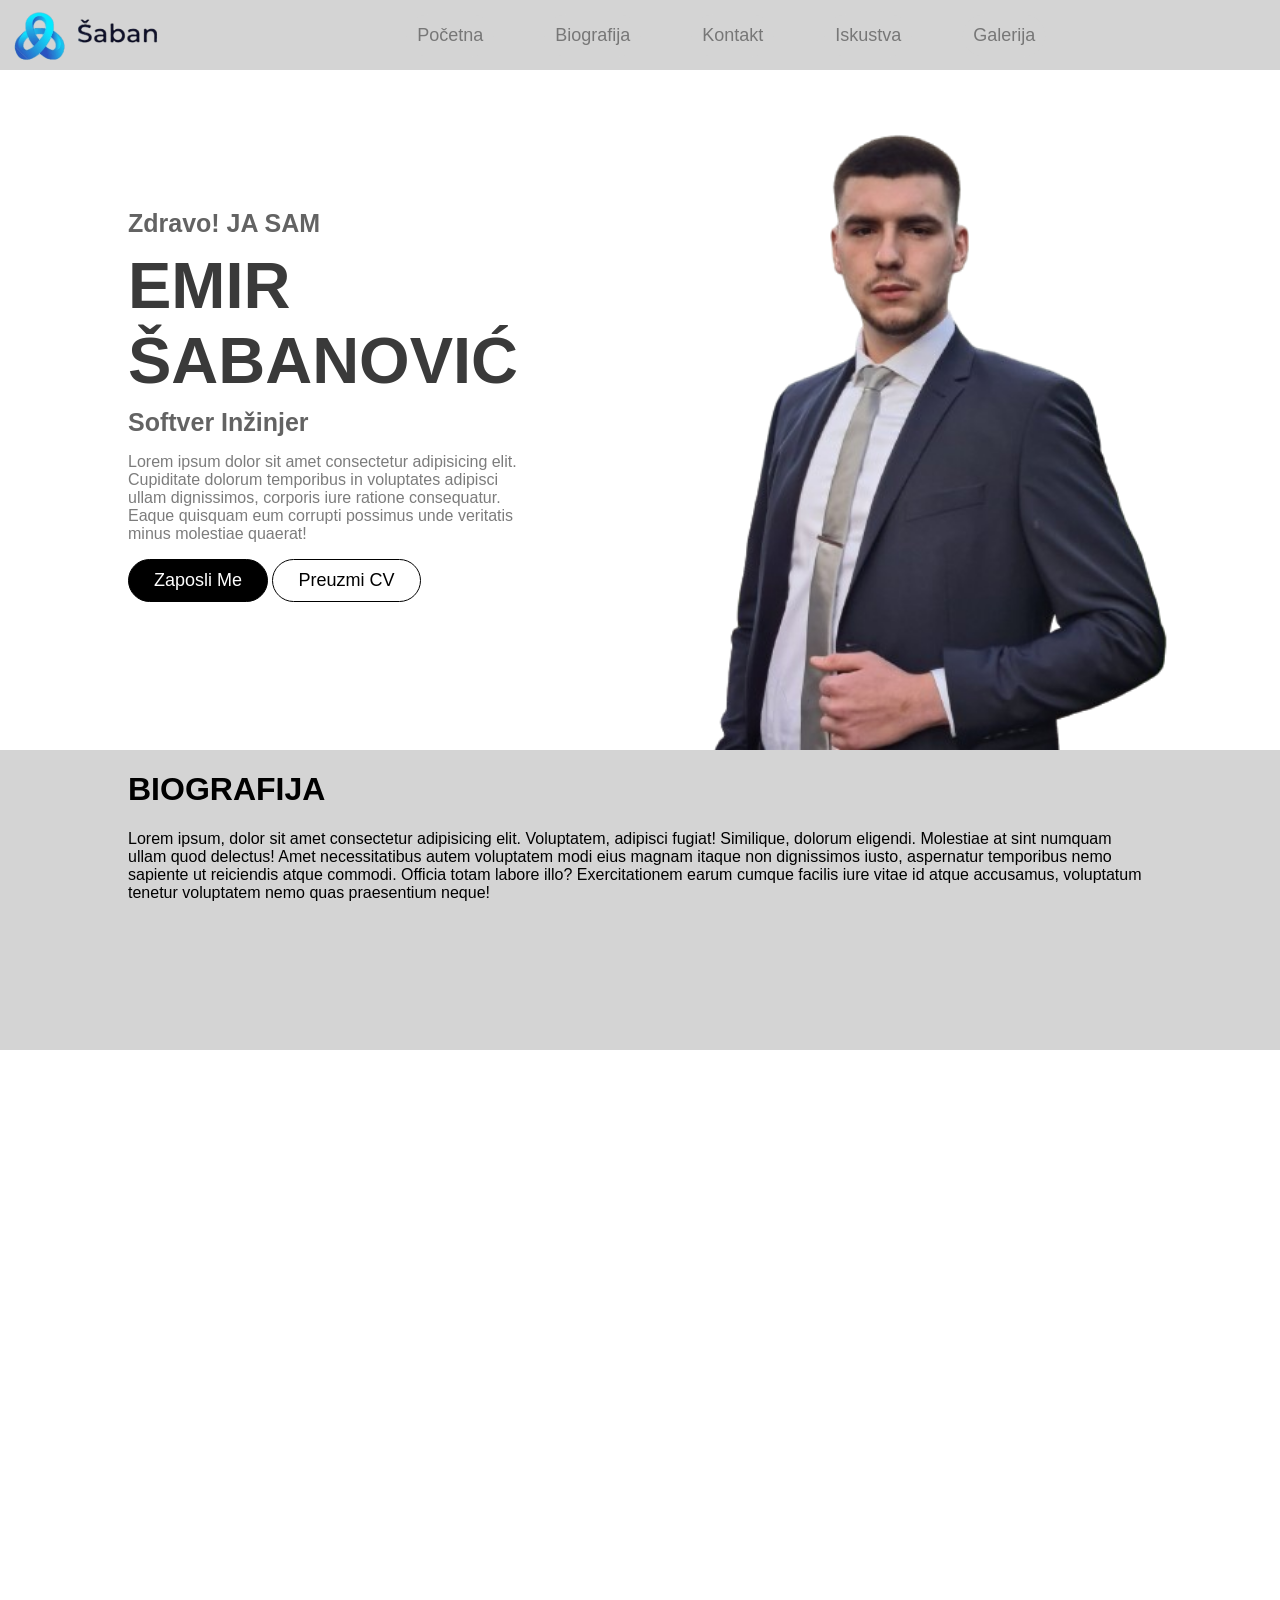
==== portfolio/index.html @ 772138c4 "Prva postavka stranice" ====
<!DOCTYPE html>
<html lang="en">
<head>
    <meta charset="UTF-8">
    <meta name="viewport" content="width=device-width, initial-scale=1.0">
    <title>ŠABAN</title>
    <link rel="stylesheet" href="style.css">
</head>
<body>
   
        <header>
            <img src="logo.png" alt="">
            <div class="dugmad">
                <button>Početna</button>
                <button>Biografija</button>
                <button>Kontakt</button>
                <button>Iskustva</button>
                <button>Galerija</button>  
            </div>       
        </header> 
    
        <div class="container">
            <div id="showcase">
                <div class="naslov">
                    <div>
                        <h2>Zdravo! JA SAM</h2>
                        <h1>EMIR ŠABANOVIĆ</h1>
                        <h2>Softver Inžinjer</h2>
                        <p>Lorem ipsum dolor sit amet consectetur adipisicing elit. Cupiditate dolorum temporibus in voluptates adipisci ullam dignissimos, corporis iure ratione consequatur. Eaque quisquam eum corrupti possimus unde veritatis minus molestiae quaerat!</p>
                        <button class="prvi">Zaposli Me</button>
                        <button class="drugi">Preuzmi CV</button>
                    </div>
                </div>
            
                <img src="slika-removebg-preview.png" alt="">
            </div>
        </div>

        <div id="biografija">
            <div class="container">
                <h1>BIOGRAFIJA</h1>
                <p>Lorem ipsum, dolor sit amet consectetur adipisicing elit. Voluptatem, adipisci fugiat! Similique, dolorum eligendi. Molestiae at sint numquam ullam quod delectus! Amet necessitatibus autem voluptatem modi eius magnam itaque non dignissimos iusto, aspernatur temporibus nemo sapiente ut reiciendis atque commodi. Officia totam labore illo? Exercitationem earum cumque facilis iure vitae id atque accusamus, voluptatum tenetur voluptatem nemo quas praesentium neque!</p>
            </div>
        </div>
        
        
</body>
</html>
---- portfolio/style.css ----
body{
    margin: 0%;
    padding: 0%;
    background-color: white;
    height: 2000px;
    font-family:'Trebuchet MS', 'Lucida Sans Unicode', 'Lucida Grande', 'Lucida Sans', Arial, sans-serif;
}
header{
    display: flex;
    align-items: center;
    position: fixed;
    width: 100%;
    background-color: rgb(212, 212, 212);
}
header img{
    height: 70px;
    float: left;
}
.container{
    width: 80%;
    margin: auto;
}
.dugmad{
    display: flex;
    flex-direction: row;
    justify-content: space-between;
    width: 50%;
    margin:auto;
}
.dugmad button{
    border: solid 1px rgb(212, 212, 212);
    border-radius: 25px;
    background-color:rgb(212, 212, 212);
    font-size: 18px;
    color: rgb(119, 119, 119);
    padding: 10px;
    transition: background-color 0.5s;
}
.dugmad button:hover{
    background-color:rgb(0, 0, 0);
    color: rgb(255, 255, 255);
    cursor: pointer;
}
.dugmad button:active{
    opacity: 0.6;
}
#showcase{
    background-color: white;
    padding-top: 50px;
    display: flex;
    justify-content: space-between;
}
#showcase img{
    height: 700px;
}
.naslov{
    display: flex;
    flex-direction: row;
    align-items: center;
    width: 50%;
}
.naslov h2{
    color: rgb(99, 99, 99);
    font-size: 25px;
    margin-bottom: 10px;
    margin-top: 10px;
}
.naslov h1{
    font-size: 65px;
    margin: 0;
    color: rgb(58, 58, 58);
}
.naslov p{
    color: rgb(124, 124, 124);
}
.prvi{
    border: solid 1px black;
    background-color:rgb(0, 0, 0);
    font-size: 18px;
    color: rgb(255, 255, 255);
    padding: 10px;
    padding-left: 25px;
    padding-right: 25px;
    border-radius: 25px;
    transition: background-color 0.5s;
}
.prvi:hover{
    cursor: pointer;
    background-color: white;
    color: black;
    border: solid 1px black;
}
.prvi:active{
    opacity: 0.5;
}
.drugi{
    border: solid 1px black;
    background-color:white;
    font-family:'Trebuchet MS', 'Lucida Sans Unicode', 'Lucida Grande', 'Lucida Sans', Arial, sans-serif;
    font-size: 18px;
    color: black;
    padding: 10px;
    padding-left: 25px;
    padding-right: 25px;
    border-radius: 25px;
    transition: background-color 0.5s;
}
.drugi:hover{
    cursor: pointer;
    background-color: black;
    color: white;
    border: solid 1px black;
}
.drugi:active{
    opacity: 0.5;
}
#biografija{
    height: 300px;
    background-color: rgb(212, 212, 212);
    overflow: hidden;
}
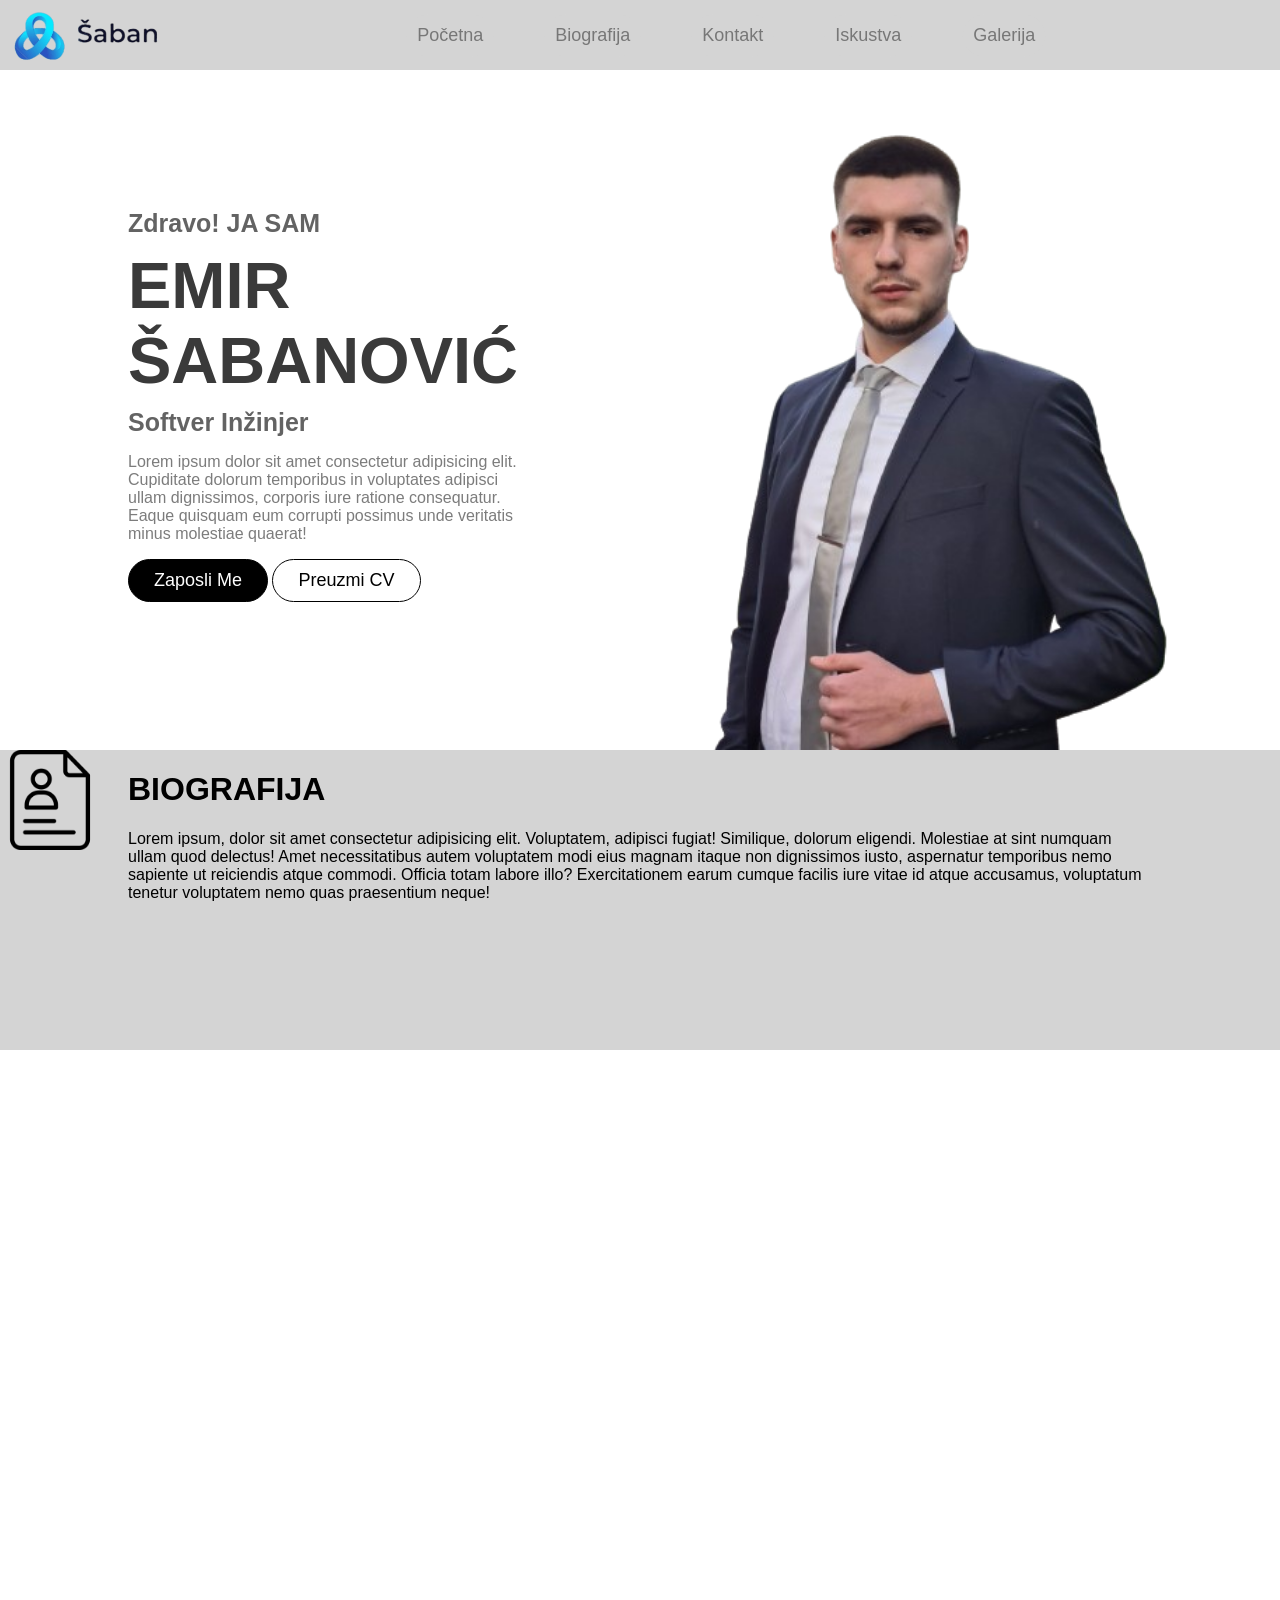
==== commit d81f88ec: "test" ====
--- a/portfolio/index.html
+++ b/portfolio/index.html
@@ -37,6 +37,9 @@
         </div>
 
         <div id="biografija">
+            <div class="slika">
+                <img src="portfolio.png" alt="">
+            </div>
             <div class="container">
                 <h1>BIOGRAFIJA</h1>
                 <p>Lorem ipsum, dolor sit amet consectetur adipisicing elit. Voluptatem, adipisci fugiat! Similique, dolorum eligendi. Molestiae at sint numquam ullam quod delectus! Amet necessitatibus autem voluptatem modi eius magnam itaque non dignissimos iusto, aspernatur temporibus nemo sapiente ut reiciendis atque commodi. Officia totam labore illo? Exercitationem earum cumque facilis iure vitae id atque accusamus, voluptatum tenetur voluptatem nemo quas praesentium neque!</p>
--- a/portfolio/style.css
+++ b/portfolio/style.css
@@ -119,4 +119,8 @@
     height: 300px;
     background-color: rgb(212, 212, 212);
     overflow: hidden;
+}
+.slika img{
+    height: 100px;
+    float: left;
 }
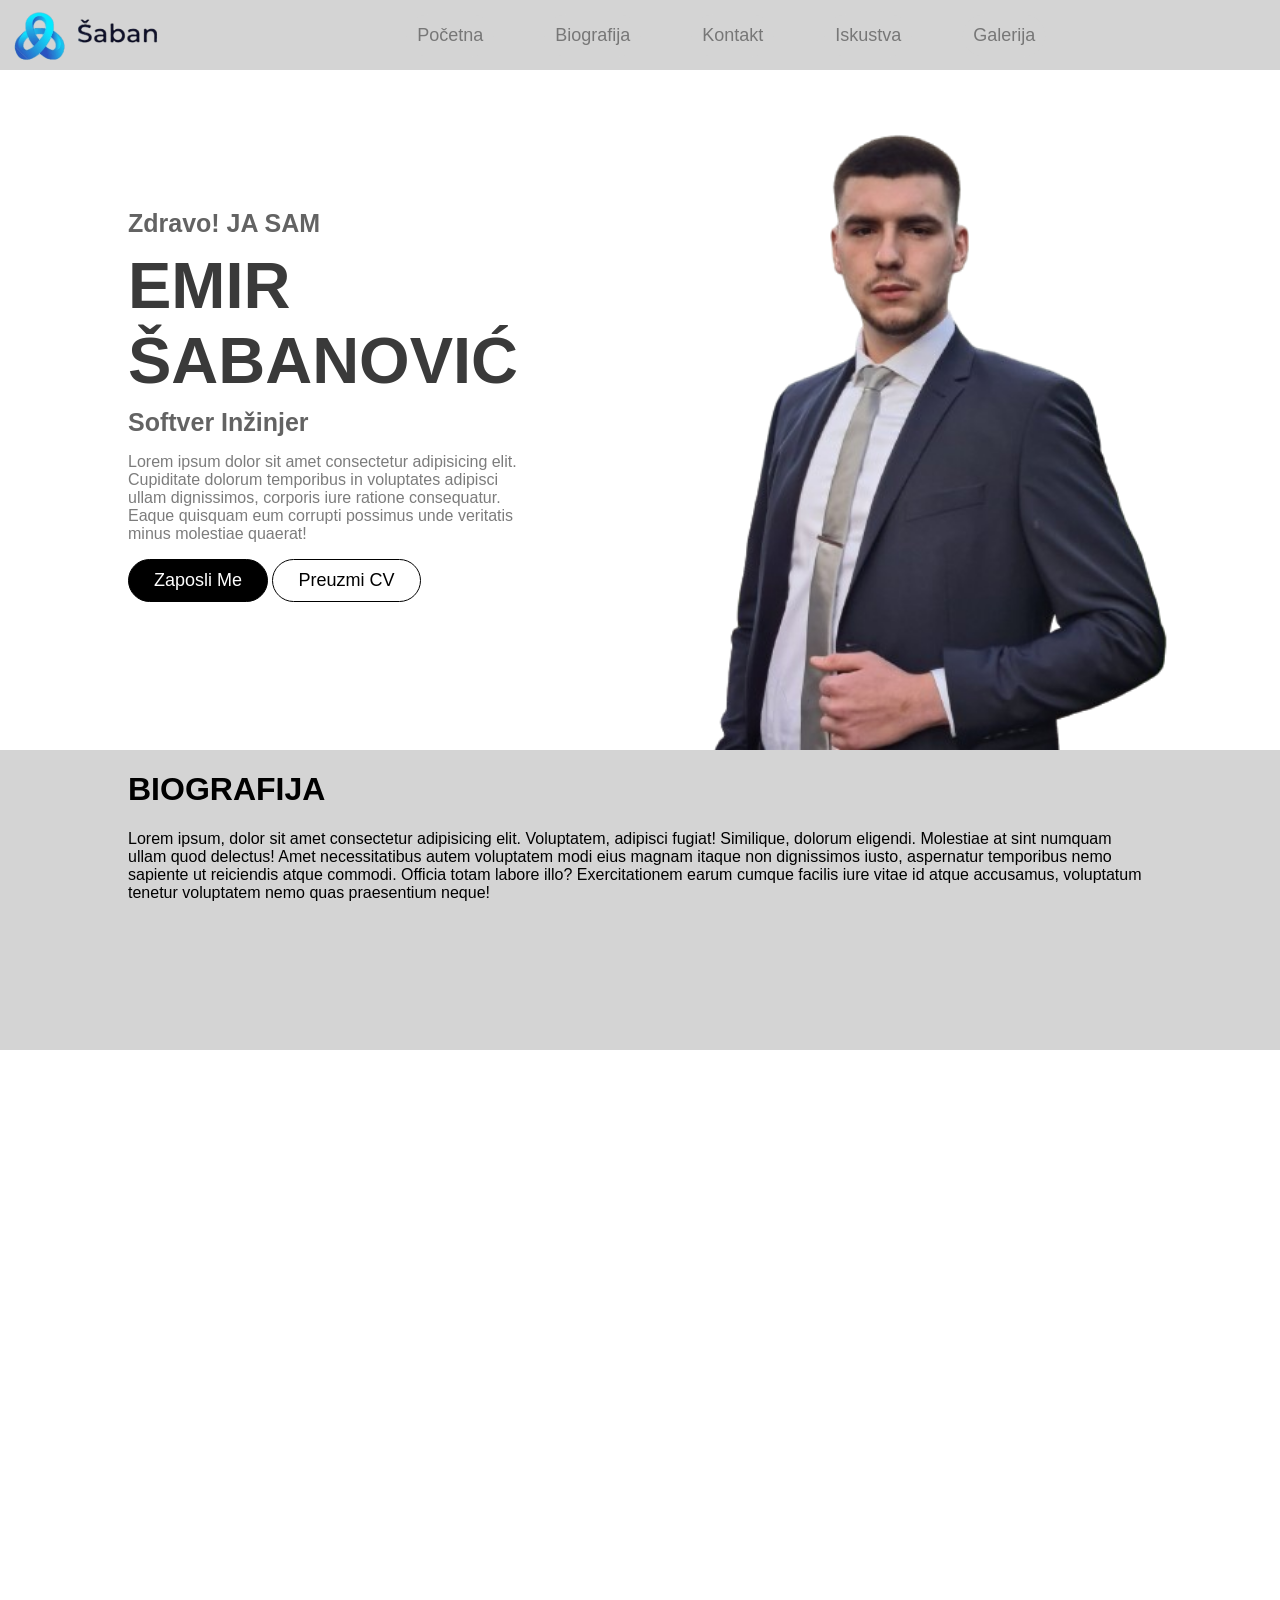
==== commit b51b7e88: "test" ====
--- a/portfolio/index.html
+++ b/portfolio/index.html
@@ -3,7 +3,7 @@
 <head>
     <meta charset="UTF-8">
     <meta name="viewport" content="width=device-width, initial-scale=1.0">
-    <title>ŠABAN</title>
+    <title>ŠABAN portfolio</title>
     <link rel="stylesheet" href="style.css">
 </head>
 <body>
@@ -37,9 +37,6 @@
         </div>
 
         <div id="biografija">
-            <div class="slika">
-                <img src="portfolio.png" alt="">
-            </div>
             <div class="container">
                 <h1>BIOGRAFIJA</h1>
                 <p>Lorem ipsum, dolor sit amet consectetur adipisicing elit. Voluptatem, adipisci fugiat! Similique, dolorum eligendi. Molestiae at sint numquam ullam quod delectus! Amet necessitatibus autem voluptatem modi eius magnam itaque non dignissimos iusto, aspernatur temporibus nemo sapiente ut reiciendis atque commodi. Officia totam labore illo? Exercitationem earum cumque facilis iure vitae id atque accusamus, voluptatum tenetur voluptatem nemo quas praesentium neque!</p>
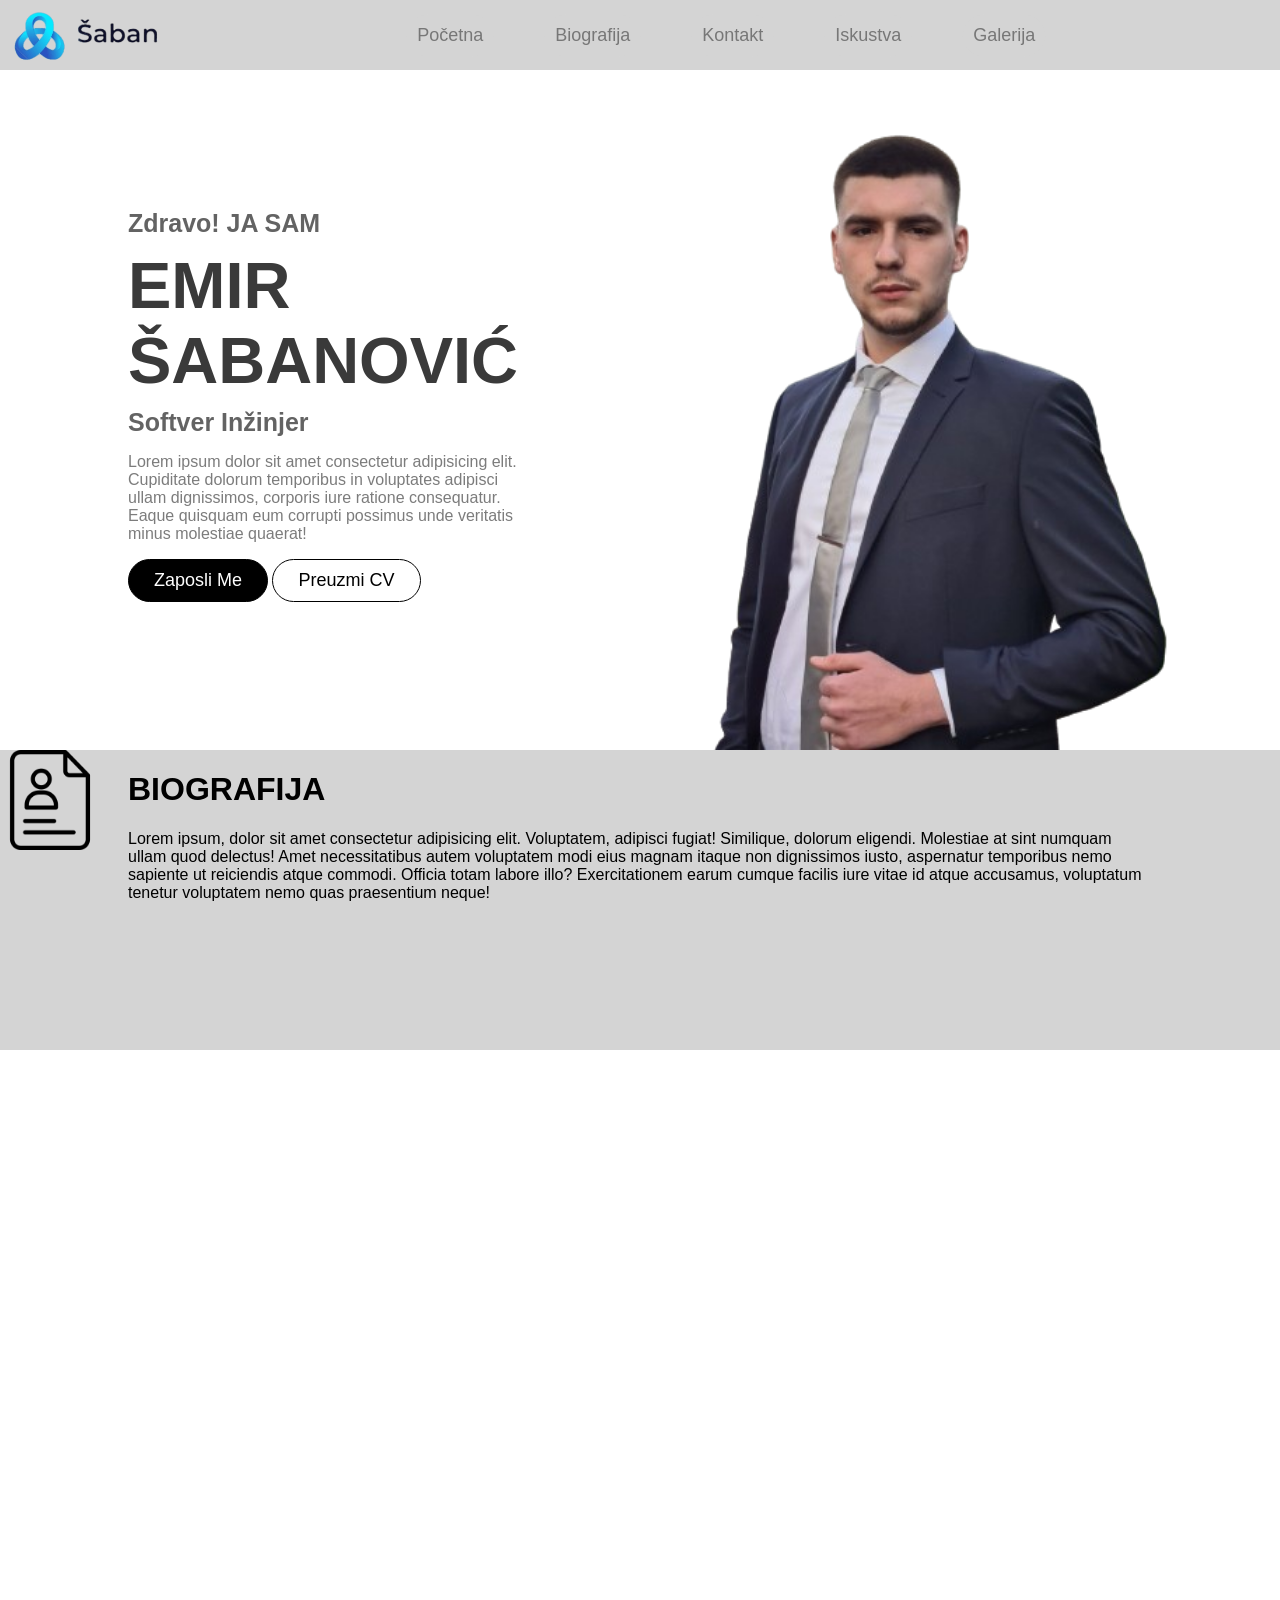
==== commit c7e40e5f: "Merge branch 'dev' of https://github.com/Saban2412/portfolio into dev" ====
--- a/portfolio/index.html
+++ b/portfolio/index.html
@@ -37,6 +37,9 @@
         </div>
 
         <div id="biografija">
+            <div class="slika">
+                <img src="portfolio.png" alt="">
+            </div>
             <div class="container">
                 <h1>BIOGRAFIJA</h1>
                 <p>Lorem ipsum, dolor sit amet consectetur adipisicing elit. Voluptatem, adipisci fugiat! Similique, dolorum eligendi. Molestiae at sint numquam ullam quod delectus! Amet necessitatibus autem voluptatem modi eius magnam itaque non dignissimos iusto, aspernatur temporibus nemo sapiente ut reiciendis atque commodi. Officia totam labore illo? Exercitationem earum cumque facilis iure vitae id atque accusamus, voluptatum tenetur voluptatem nemo quas praesentium neque!</p>
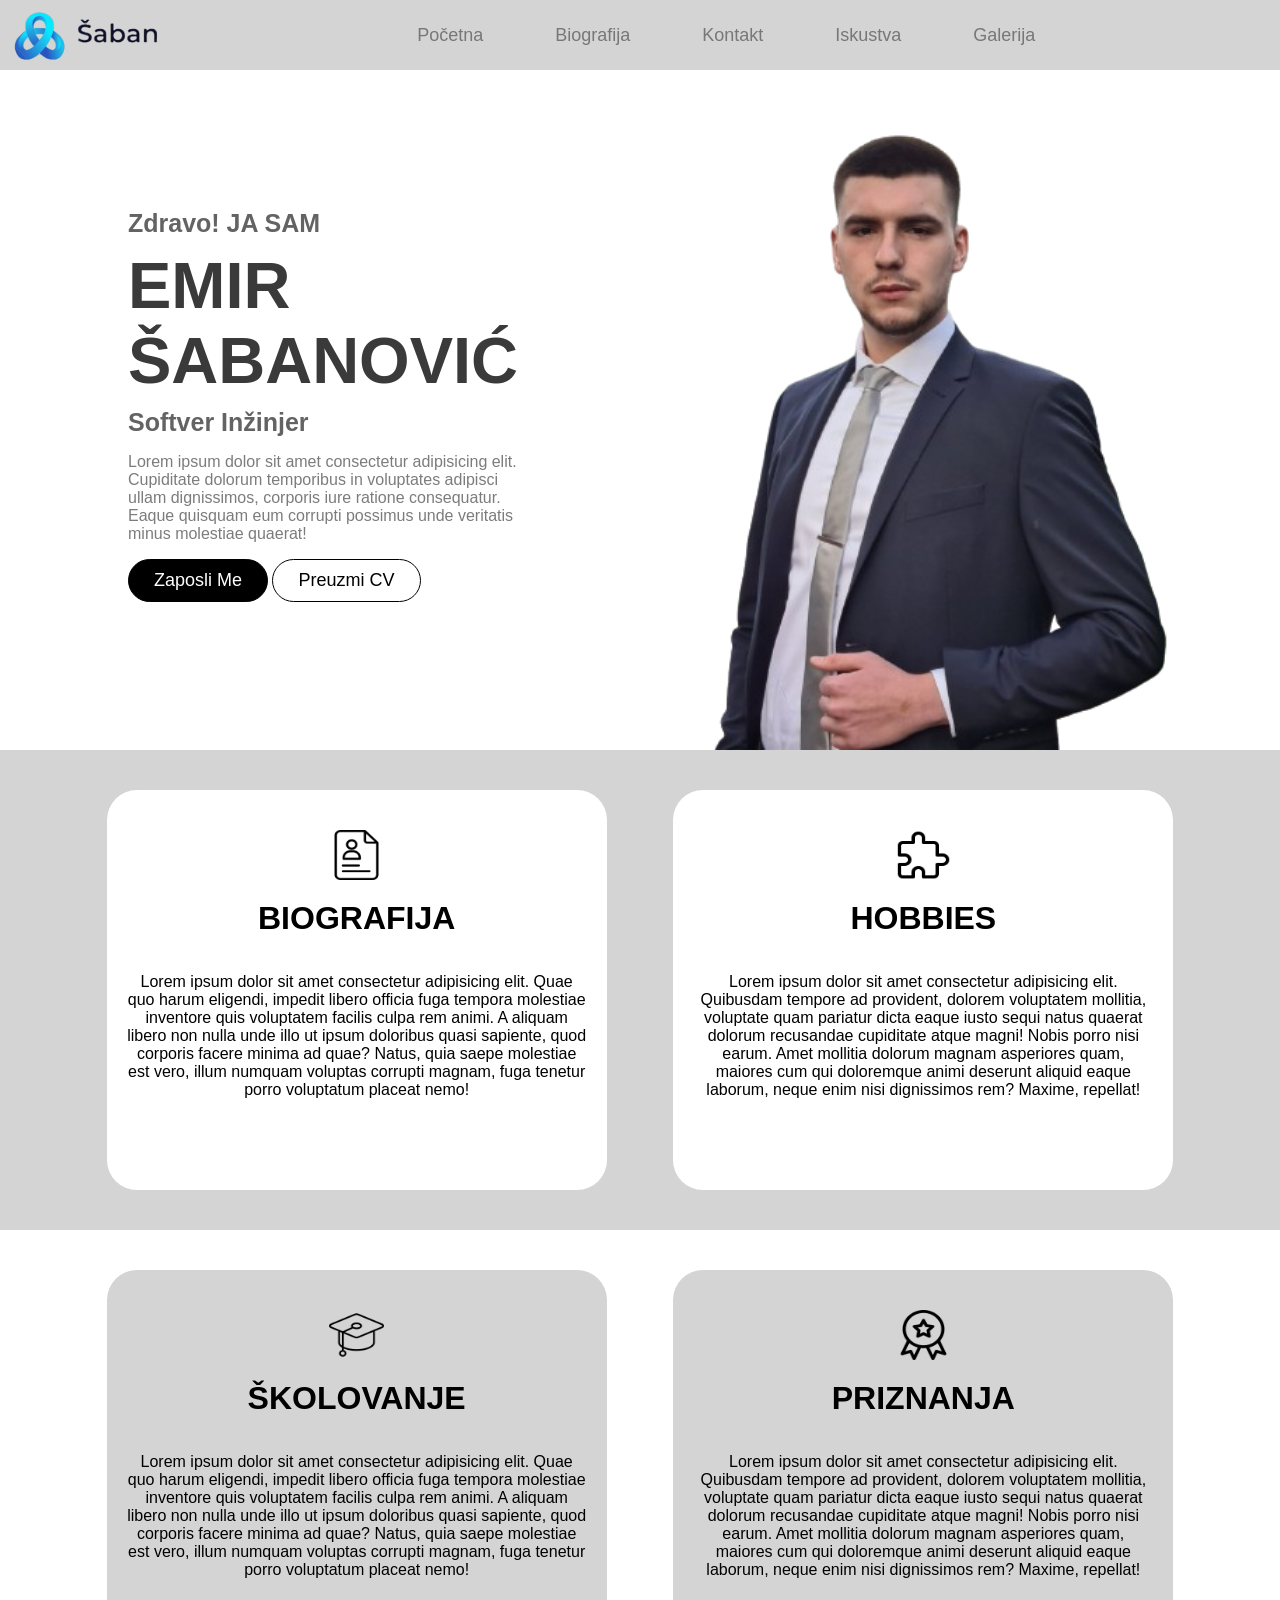
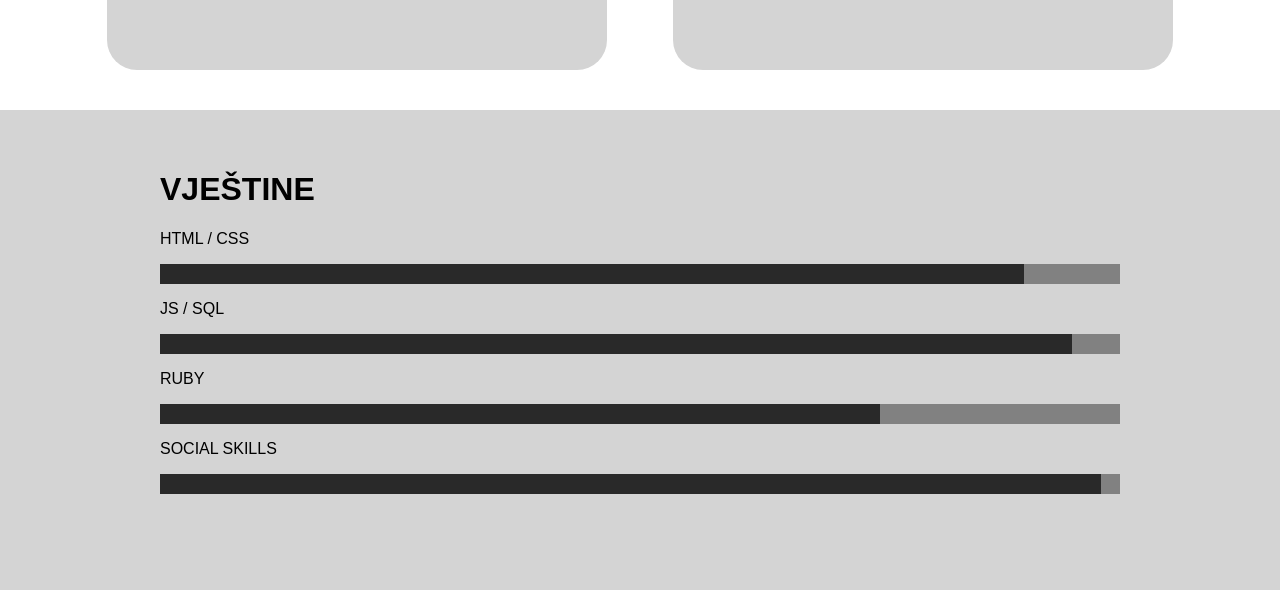
==== commit 19760cb4: "finale" ====
--- a/portfolio/index.html
+++ b/portfolio/index.html
@@ -36,16 +36,63 @@
             </div>
         </div>
 
-        <div id="biografija">
-            <div class="slika">
-                <img src="portfolio.png" alt="">
+        <div class="content1">
+           
+                <div class="sve">
+                    <img src="portfolio.png" alt="">
+                    <h1>BIOGRAFIJA</h1>
+                    <p>Lorem ipsum dolor sit amet consectetur adipisicing elit. Quae quo harum eligendi, impedit libero officia fuga tempora molestiae inventore quis voluptatem facilis culpa rem animi. A aliquam libero non nulla unde illo ut ipsum doloribus quasi sapiente, quod corporis facere minima ad quae? Natus, quia saepe molestiae est vero, illum numquam voluptas corrupti magnam, fuga tenetur porro voluptatum placeat nemo!</p>
+                </div>
+                <div class="sve">
+                    <img src="puzzle.png" alt="">
+                    <h1>HOBBIES</h1>
+                    <p>Lorem ipsum dolor sit amet consectetur adipisicing elit. Quibusdam tempore ad provident, dolorem voluptatem mollitia, voluptate quam pariatur dicta eaque iusto sequi natus quaerat dolorum recusandae cupiditate atque magni! Nobis porro nisi earum. Amet mollitia dolorum magnam asperiores quam, maiores cum qui doloremque animi deserunt aliquid eaque laborum, neque enim nisi dignissimos rem? Maxime, repellat!</p>
+                </div>
+                
+                
             </div>
-            <div class="container">
-                <h1>BIOGRAFIJA</h1>
-                <p>Lorem ipsum, dolor sit amet consectetur adipisicing elit. Voluptatem, adipisci fugiat! Similique, dolorum eligendi. Molestiae at sint numquam ullam quod delectus! Amet necessitatibus autem voluptatem modi eius magnam itaque non dignissimos iusto, aspernatur temporibus nemo sapiente ut reiciendis atque commodi. Officia totam labore illo? Exercitationem earum cumque facilis iure vitae id atque accusamus, voluptatum tenetur voluptatem nemo quas praesentium neque!</p>
+        
+            <div class="content2">
+           
+                <div class="sve2">
+                    <img src="graduation-cap.png" alt="">
+                    <h1>ŠKOLOVANJE</h1>
+                    <p>Lorem ipsum dolor sit amet consectetur adipisicing elit. Quae quo harum eligendi, impedit libero officia fuga tempora molestiae inventore quis voluptatem facilis culpa rem animi. A aliquam libero non nulla unde illo ut ipsum doloribus quasi sapiente, quod corporis facere minima ad quae? Natus, quia saepe molestiae est vero, illum numquam voluptas corrupti magnam, fuga tenetur porro voluptatum placeat nemo!</p>
+                </div>
+                <div class="sve2">
+                    <img src="medal.png" alt="">
+                    <h1>PRIZNANJA</h1>
+                    <p>Lorem ipsum dolor sit amet consectetur adipisicing elit. Quibusdam tempore ad provident, dolorem voluptatem mollitia, voluptate quam pariatur dicta eaque iusto sequi natus quaerat dolorum recusandae cupiditate atque magni! Nobis porro nisi earum. Amet mollitia dolorum magnam asperiores quam, maiores cum qui doloremque animi deserunt aliquid eaque laborum, neque enim nisi dignissimos rem? Maxime, repellat!</p>
+                </div>
+                
+                
             </div>
-        </div>
-        
+
+            <div class="content1">
+                <div class="container">
+                    <h1>VJEŠTINE</h1>
+                    <p>HTML / CSS</p>
+                        <div class="skill">
+                            <div id="skillprvi"></div>
+                    </div>
+
+                    <p>JS / SQL</p>
+                        <div class="skill">
+                            <div id="skilldrugi"></div>
+                    </div>
+
+                    <p>RUBY</p>
+                        <div class="skill">
+                            <div id="skilltreci"></div>
+                    </div>
+
+                    <p>SOCIAL SKILLS</p>
+                        <div class="skill">
+                            <div id="skillcetvrti"></div>
+                    </div>
+                </div>
+            </div>
+                
         
 </body>
 </html>
--- a/portfolio/style.css
+++ b/portfolio/style.css
@@ -3,7 +3,6 @@
     margin: 0%;
     padding: 0%;
     background-color: white;
-    height: 2000px;
     font-family:'Trebuchet MS', 'Lucida Sans Unicode', 'Lucida Grande', 'Lucida Sans', Arial, sans-serif;
 }
 header{
@@ -20,6 +19,8 @@
 .container{
     width: 80%;
     margin: auto;
+    margin-top: 0;
+    margin-bottom: 0;
 }
 .dugmad{
     display: flex;
@@ -115,12 +116,93 @@
 .drugi:active{
     opacity: 0.5;
 }
-#biografija{
-    height: 300px;
+.content1{
+    height: 400px;
     background-color: rgb(212, 212, 212);
+    display: flex;
+    flex-direction: row;
+    justify-content: space-evenly;
+    padding: 40px;
+}
+.sve{
+    display: flex;
+    flex-direction: column;
+    align-items: center;
+    width: 500px;
+    height: 400px;
+    background-color: white;
+    border-radius: 30px;
     overflow: hidden;
-}
-.slika img{
-    height: 100px;
-    float: left;
+    text-align: center;
+}
+.sve p{
+    padding: 20px;
+}
+.sve img{
+    height: 50px;
+    width: 55px;
+    padding: 20px;
+    padding-top: 40px;
+}
+.sve h1{
+    padding: 0;
+    margin: 0;
+}
+.content2{
+    height: 400px;
+    background-color: rgb(255, 255, 255);
+    display: flex;
+    flex-direction: row;
+    justify-content: space-evenly;
+    padding: 40px;
+}
+.sve2{
+    display: flex;
+    flex-direction: column;
+    align-items: center;
+    width: 500px;
+    height: 400px;
+    background-color: rgb(212, 212, 212);
+    border-radius: 30px;
+    overflow: hidden;
+    text-align: center;
+}
+.sve2 p{
+    padding: 20px;
+}
+.sve2 img{
+    height: 50px;
+    width: 55px;
+    padding: 20px;
+    padding-top: 40px;
+}
+.sve2 h1{
+    padding: 0;
+    margin: 0;
+}
+.skill{
+    width: 100%;
+    background-color: rgb(129, 129, 129);
+    margin: auto;
+    height: 20px;
+}
+#skillprvi{
+    width: 90%;
+    background-color: rgb(41, 41, 41);
+    height: 100%;
+}
+#skilldrugi{
+    width: 95%;
+    background-color: rgb(41, 41, 41);
+    height: 100%;
+}
+#skilltreci{
+    width: 75%;
+    background-color: rgb(41, 41, 41);
+    height: 100%;
+}
+#skillcetvrti{
+    width: 98%;
+    background-color: rgb(41, 41, 41);
+    height: 100%;
 }
